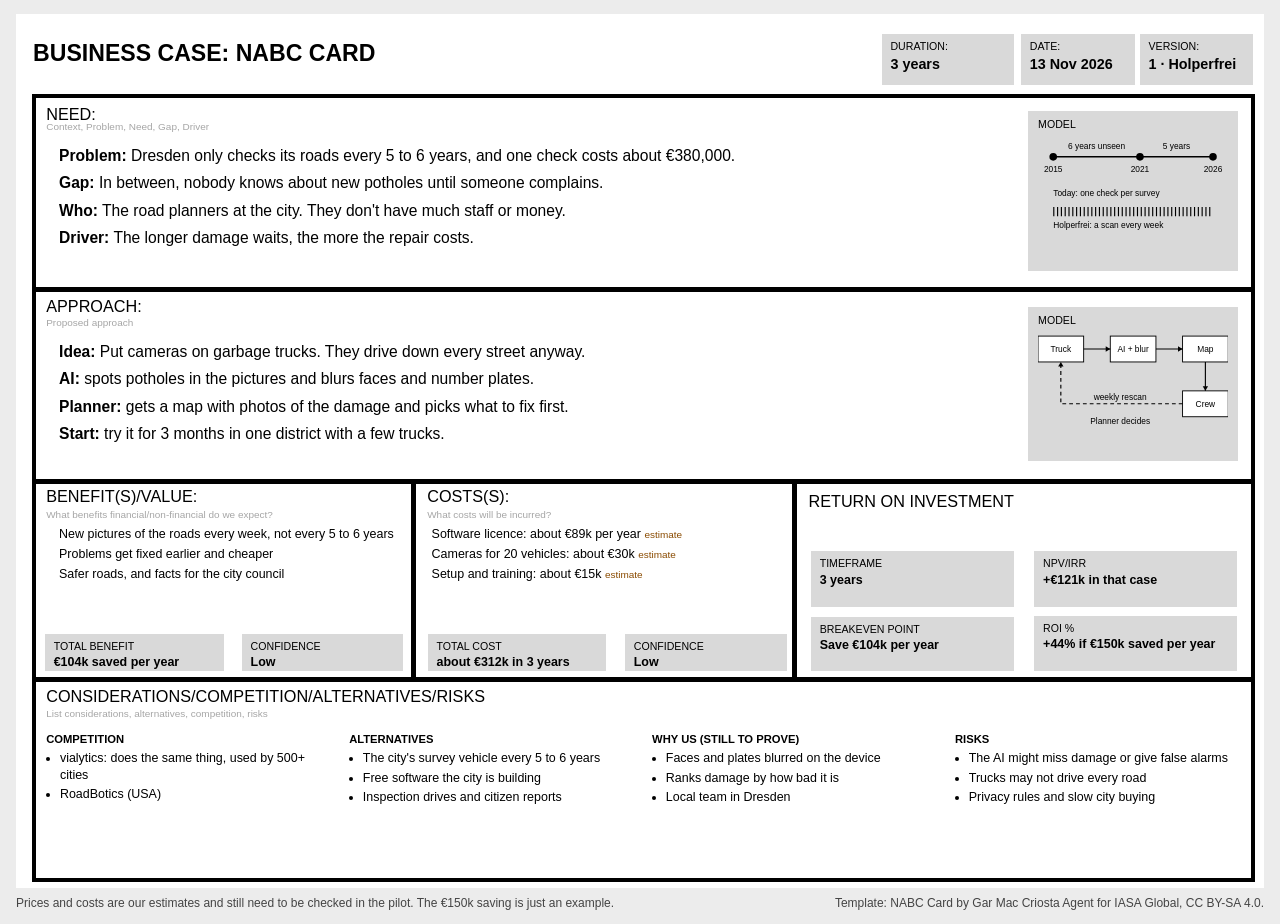
==== canvases/Holperfrei NABC Card.html @ 10569cba "NABC Card - version 1" ====
<!doctype html><html><head><meta charset=utf8><meta name=viewport content="width=device-width,initial-scale=1,viewport-fit=cover"><style>:root{color-scheme:light;box-sizing:border-box;padding-top:env(safe-area-inset-top,0px);padding-bottom:env(safe-area-inset-bottom,0px)}html{scroll-padding-top:env(safe-area-inset-top,0px)}body{margin:0;padding:0;font:14px -apple-system,BlinkMacSystemFont,sans-serif;background:#fff;color:#000}img{max-width:100%}[hidden]:not([hidden=until-found i]){display:none!important}</style></head><body>
<title>Holperfrei NABC Form</title>
<meta name="claude:viewport-fit-sides" content="cover">
<style>
/* Layout: a scaled copy of the IASA NABC card at 1900 x 1330 units. Every box is positioned in percent of the sheet and every font size is in cqw, so the sheet keeps the template's proportions at any width. Single black-and-grey form look in both themes. */
:root {
  color-scheme: light;
  --paper: #ffffff; --ink: #000000; --grey: #d9d9d9; --hint: #a6a6a6; --page: #ececec; --note: #444444; --warn: #8a4b00;
  --font: Arial, Helvetica, sans-serif;
}
* { box-sizing: border-box; }
body {
  margin: 0; background: var(--page); color: var(--ink); font-family: var(--font);
  padding-left: max(16px, env(safe-area-inset-left, 0px)); padding-right: max(16px, env(safe-area-inset-right, 0px)); padding-block: 14px;
}
.scroller { overflow-x: auto; max-width: 1500px; margin: 0 auto; }
.sheet { position: relative; container-type: inline-size; width: 100%; min-width: 900px; aspect-ratio: 1900 / 1330; background: var(--paper); }
.sheet > * { position: absolute; margin: 0; }
.title { left: 1.37%; top: 3.0%; font-size: 1.85cqw; text-transform: uppercase; white-space: nowrap; }
.field { background: var(--grey); top: 2.3%; height: 5.8%; padding: .5cqw .7cqw; font-size: .85cqw; text-transform: uppercase; }
.field b { display: block; margin-top: .3cqw; font-size: 1.15cqw; text-transform: none; }
.card { left: 1.263%; top: 9.173%; width: 98%; height: 90.226%; border: .4cqw solid var(--ink); }
.h { left: 1.263%; width: 98%; height: .4cqw; background: var(--ink); }
.v { width: .4cqw; background: var(--ink); top: 53.23%; height: 22.71%; }
.label { font-size: 1.3cqw; text-transform: uppercase; white-space: nowrap; }
.hint { font-size: .8cqw; color: var(--hint); white-space: nowrap; }
.text { font-size: 1.25cqw; line-height: 1.4; display: grid; gap: .45cqw; align-content: start; }
.text p { margin: 0; }
.small { font-size: 1cqw; line-height: 1.3; gap: .3cqw; }
.model { background: var(--grey); padding: .6cqw .8cqw; font-size: .85cqw; text-transform: uppercase; overflow: hidden; }
.model svg { display: block; width: 100%; height: auto; margin-top: .3cqw; }
.box { background: var(--grey); padding: .5cqw .7cqw; font-size: .85cqw; text-transform: uppercase; overflow: hidden; }
.box b { display: block; margin-top: .25cqw; font-size: 1cqw; line-height: 1.2; text-transform: none; }
.cons { left: 2.42%; top: 82.2%; width: 95.5%; height: 16%; display: grid; grid-template-columns: repeat(4, minmax(0, 1fr)); gap: 1.6cqw; font-size: 1cqw; line-height: 1.3; }
.cons h3 { margin: 0 0 .3cqw; font-size: .9cqw; text-transform: uppercase; }
.cons ul { margin: 0; padding-left: 1.1cqw; display: grid; gap: .25cqw; }
.as { color: var(--warn); font-size: .8cqw; }
.s-line { stroke: var(--ink); fill: none; } .s-fill { fill: var(--ink); } .s-box { fill: var(--paper); stroke: var(--ink); stroke-width: 1.2; }
.s-text { fill: var(--ink); font-family: Arial, Helvetica, sans-serif; font-size: 11px; text-transform: none; }
.note { max-width: 1500px; margin: 8px auto 0; font-size: 12px; color: var(--note); display: flex; justify-content: space-between; gap: 12px; flex-wrap: wrap; }
@media print {
  @page { size: A4 landscape; margin: 8mm; }
  * { print-color-adjust: exact; -webkit-print-color-adjust: exact; }
  body { background: #fff; padding: 0; } .scroller { max-width: none; overflow: visible; } .sheet { min-width: 0; } .note { max-width: none; font-size: 9px; }
}
</style>

<div class="scroller">
<main class="sheet" aria-label="Business case: NABC card, Holperfrei">
  <h1 class="title">Business Case: NABC Card</h1>
  <div class="field" style="left:69.37%;width:10.63%">Duration:<b>3 years</b></div>
  <div class="field" style="left:80.53%;width:9.1%">Date:<b>13 Nov 2026</b></div>
  <div class="field" style="left:90.05%;width:9.05%">Version:<b>1 · Holperfrei</b></div>

  <div class="card"></div>
  <div class="h" style="top:31.28%"></div>
  <div class="h" style="top:53.23%"></div>
  <div class="h" style="top:75.94%"></div>
  <div class="v" style="left:31.68%"></div>
  <div class="v" style="left:62.21%"></div>

  <!-- NEED -->
  <div class="label" style="left:2.42%;top:10.4%">Need:</div>
  <div class="hint" style="left:2.42%;top:12.3%">Context, Problem, Need, Gap, Driver</div>
  <div class="text" style="left:3.45%;top:15%;width:75%;height:15.5%">
    <p><b>Problem:</b> Dresden only checks its roads every 5 to 6 years, and one check costs about €380,000.</p>
    <p><b>Gap:</b> In between, nobody knows about new potholes until someone complains.</p>
    <p><b>Who:</b> The road planners at the city. They don't have much staff or money.</p>
    <p><b>Driver:</b> The longer damage waits, the more the repair costs.</p>
  </div>
  <div class="model" style="left:81.1%;top:11.05%;width:16.84%;height:18.42%">Model
    <svg viewBox="0 0 250 130" role="img" aria-label="Surveys in 2015, 2021 and 2026 leave long gaps. Weekly scans fill them.">
      <line class="s-line" x1="20" y1="30" x2="230" y2="30" stroke-width="2"/>
      <circle class="s-fill" cx="20" cy="30" r="5"/><circle class="s-fill" cx="134" cy="30" r="5"/><circle class="s-fill" cx="230" cy="30" r="5"/>
      <text class="s-text" x="20" y="50" text-anchor="middle">2015</text><text class="s-text" x="134" y="50" text-anchor="middle">2021</text><text class="s-text" x="230" y="50" text-anchor="middle">2026</text>
      <text class="s-text" x="77" y="20" text-anchor="middle">6 years unseen</text><text class="s-text" x="182" y="20" text-anchor="middle">5 years</text>
      <text class="s-text" x="20" y="82">Today: one check per survey</text>
      <line class="s-line" x1="20" y1="102" x2="230" y2="102" stroke-width="12" stroke-dasharray="1.5 3.5"/>
      <text class="s-text" x="20" y="124">Holperfrei: a scan every week</text>
    </svg>
  </div>

  <!-- APPROACH -->
  <div class="label" style="left:2.42%;top:32.35%">Approach:</div>
  <div class="hint" style="left:2.42%;top:34.7%">Proposed approach</div>
  <div class="text" style="left:3.45%;top:37.4%;width:75%;height:14.5%">
    <p><b>Idea:</b> Put cameras on garbage trucks. They drive down every street anyway.</p>
    <p><b>AI:</b> spots potholes in the pictures and blurs faces and number plates.</p>
    <p><b>Planner:</b> gets a map with photos of the damage and picks what to fix first.</p>
    <p><b>Start:</b> try it for 3 months in one district with a few trucks.</p>
  </div>
  <div class="model" style="left:81.1%;top:33.5%;width:16.84%;height:17.7%">Model
    <svg viewBox="0 0 250 130" role="img" aria-label="Truck, AI and blur, map, crew, weekly rescan.">
      <rect class="s-box" x="0" y="8" width="60" height="34"/><text class="s-text" x="30" y="29" text-anchor="middle">Truck</text>
      <rect class="s-box" x="95" y="8" width="60" height="34"/><text class="s-text" x="125" y="29" text-anchor="middle">AI + blur</text>
      <rect class="s-box" x="190" y="8" width="60" height="34"/><text class="s-text" x="220" y="29" text-anchor="middle">Map</text>
      <path class="s-line" d="M60 25h35M155 25h35" stroke-width="1.5"/><path class="s-fill" d="M95 25l-6-3.5v7zM190 25l-6-3.5v7z"/>
      <rect class="s-box" x="190" y="80" width="60" height="34"/><text class="s-text" x="220" y="101" text-anchor="middle">Crew</text>
      <path class="s-line" d="M220 42v38" stroke-width="1.5"/><path class="s-fill" d="M220 80l-3.5-6h7z"/>
      <path class="s-line" d="M190 97H30V42" stroke-width="1.5" stroke-dasharray="5 4"/><path class="s-fill" d="M30 42l-3.5 6h7z"/>
      <text class="s-text" x="108" y="92" text-anchor="middle">weekly rescan</text>
      <text class="s-text" x="108" y="124" text-anchor="middle">Planner decides</text>
    </svg>
  </div>

  <!-- BENEFIT -->
  <div class="label" style="left:2.42%;top:54.1%">Benefit(s)/Value:</div>
  <div class="hint" style="left:2.42%;top:56.7%">What benefits financial/non-financial do we expect?</div>
  <div class="text small" style="left:3.45%;top:58.6%;width:27%;height:11.8%">
    <p>New pictures of the roads every week, not every 5 to 6 years</p>
    <p>Problems get fixed earlier and cheaper</p>
    <p>Safer roads, and facts for the city council</p>
  </div>
  <div class="box" style="left:2.32%;top:70.98%;width:14.32%;height:4.21%">Total benefit<b>€104k saved per year</b></div>
  <div class="box" style="left:18.1%;top:70.98%;width:12.95%;height:4.21%">Confidence<b>Low</b></div>

  <!-- COSTS -->
  <div class="label" style="left:32.95%;top:54.1%">Costs(s):</div>
  <div class="hint" style="left:32.95%;top:56.7%">What costs will be incurred?</div>
  <div class="text small" style="left:33.3%;top:58.6%;width:28.3%;height:11.8%">
    <p>Software licence: about €89k per year <span class="as">estimate</span></p>
    <p>Cameras for 20 vehicles: about €30k <span class="as">estimate</span></p>
    <p>Setup and training: about €15k <span class="as">estimate</span></p>
  </div>
  <div class="box" style="left:33%;top:70.98%;width:14.3%;height:4.21%">Total cost<b>about €312k in 3 years</b></div>
  <div class="box" style="left:48.8%;top:70.98%;width:13%;height:4.21%">Confidence<b>Low</b></div>

  <!-- ROI -->
  <div class="label" style="left:63.5%;top:54.7%">Return on investment</div>
  <div class="box" style="left:63.7%;top:61.5%;width:16.3%;height:6.35%">Timeframe<b>3 years</b></div>
  <div class="box" style="left:81.6%;top:61.5%;width:16.2%;height:6.35%">NPV/IRR<b>+€121k in that case</b></div>
  <div class="box" style="left:63.7%;top:69%;width:16.3%;height:6.2%">Breakeven point<b>Save €104k per year</b></div>
  <div class="box" style="left:81.6%;top:68.9%;width:16.2%;height:6.3%">ROI %<b>+44% if €150k saved per year</b></div>

  <!-- CONSIDERATIONS -->
  <div class="label" style="left:2.42%;top:77%">Considerations/Competition/Alternatives/Risks</div>
  <div class="hint" style="left:2.42%;top:79.4%">List considerations, alternatives, competition, risks</div>
  <div class="cons">
    <div><h3>Competition</h3><ul><li>vialytics: does the same thing, used by 500+ cities</li><li>RoadBotics (USA)</li></ul></div>
    <div><h3>Alternatives</h3><ul><li>The city's survey vehicle every 5 to 6 years</li><li>Free software the city is building</li><li>Inspection drives and citizen reports</li></ul></div>
    <div><h3>Why us (still to prove)</h3><ul><li>Faces and plates blurred on the device</li><li>Ranks damage by how bad it is</li><li>Local team in Dresden</li></ul></div>
    <div><h3>Risks</h3><ul><li>The AI might miss damage or give false alarms</li><li>Trucks may not drive every road</li><li>Privacy rules and slow city buying</li></ul></div>
  </div>
</main>
</div>
<div class="note">
  <span>Prices and costs are our estimates and still need to be checked in the pilot. The €150k saving is just an example.</span>
  <span>Template: NABC Card by Gar Mac Criosta Agent for IASA Global, CC BY-SA 4.0.</span>
</div>

</body></html>
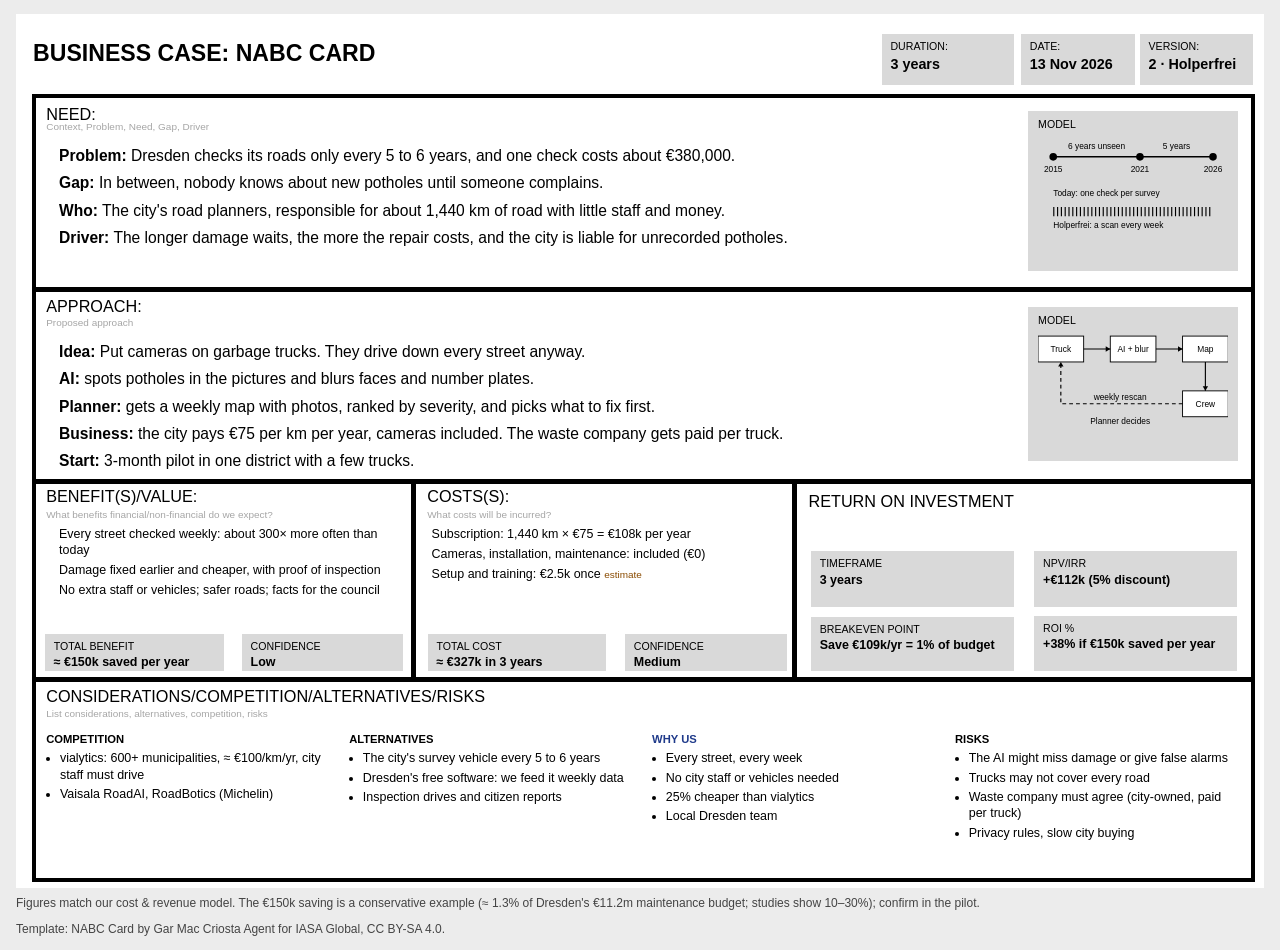
==== commit 98abed45: "Update NABC card and pitch canvas: match cost model, fix vision star" ====
--- a/canvases/Holperfrei NABC Card.html
+++ b/canvases/Holperfrei NABC Card.html
@@ -35,6 +35,7 @@
 .cons h3 { margin: 0 0 .3cqw; font-size: .9cqw; text-transform: uppercase; }
 .cons ul { margin: 0; padding-left: 1.1cqw; display: grid; gap: .25cqw; }
 .as { color: var(--warn); font-size: .8cqw; }
+.cons h3.us { color: #1f3a8a; }
 .s-line { stroke: var(--ink); fill: none; } .s-fill { fill: var(--ink); } .s-box { fill: var(--paper); stroke: var(--ink); stroke-width: 1.2; }
 .s-text { fill: var(--ink); font-family: Arial, Helvetica, sans-serif; font-size: 11px; text-transform: none; }
 .note { max-width: 1500px; margin: 8px auto 0; font-size: 12px; color: var(--note); display: flex; justify-content: space-between; gap: 12px; flex-wrap: wrap; }
@@ -50,7 +51,7 @@
   <h1 class="title">Business Case: NABC Card</h1>
   <div class="field" style="left:69.37%;width:10.63%">Duration:<b>3 years</b></div>
   <div class="field" style="left:80.53%;width:9.1%">Date:<b>13 Nov 2026</b></div>
-  <div class="field" style="left:90.05%;width:9.05%">Version:<b>1 · Holperfrei</b></div>
+  <div class="field" style="left:90.05%;width:9.05%">Version:<b>2 · Holperfrei</b></div>
 
   <div class="card"></div>
   <div class="h" style="top:31.28%"></div>
@@ -63,10 +64,10 @@
   <div class="label" style="left:2.42%;top:10.4%">Need:</div>
   <div class="hint" style="left:2.42%;top:12.3%">Context, Problem, Need, Gap, Driver</div>
   <div class="text" style="left:3.45%;top:15%;width:75%;height:15.5%">
-    <p><b>Problem:</b> Dresden only checks its roads every 5 to 6 years, and one check costs about €380,000.</p>
+    <p><b>Problem:</b> Dresden checks its roads only every 5 to 6 years, and one check costs about €380,000.</p>
     <p><b>Gap:</b> In between, nobody knows about new potholes until someone complains.</p>
-    <p><b>Who:</b> The road planners at the city. They don't have much staff or money.</p>
-    <p><b>Driver:</b> The longer damage waits, the more the repair costs.</p>
+    <p><b>Who:</b> The city's road planners, responsible for about 1,440 km of road with little staff and money.</p>
+    <p><b>Driver:</b> The longer damage waits, the more the repair costs, and the city is liable for unrecorded potholes.</p>
   </div>
   <div class="model" style="left:81.1%;top:11.05%;width:16.84%;height:18.42%">Model
     <svg viewBox="0 0 250 130" role="img" aria-label="Surveys in 2015, 2021 and 2026 leave long gaps. Weekly scans fill them.">
@@ -86,8 +87,9 @@
   <div class="text" style="left:3.45%;top:37.4%;width:75%;height:14.5%">
     <p><b>Idea:</b> Put cameras on garbage trucks. They drive down every street anyway.</p>
     <p><b>AI:</b> spots potholes in the pictures and blurs faces and number plates.</p>
-    <p><b>Planner:</b> gets a map with photos of the damage and picks what to fix first.</p>
-    <p><b>Start:</b> try it for 3 months in one district with a few trucks.</p>
+    <p><b>Planner:</b> gets a weekly map with photos, ranked by severity, and picks what to fix first.</p>
+    <p><b>Business:</b> the city pays €75 per km per year, cameras included. The waste company gets paid per truck.</p>
+    <p><b>Start:</b> 3-month pilot in one district with a few trucks.</p>
   </div>
   <div class="model" style="left:81.1%;top:33.5%;width:16.84%;height:17.7%">Model
     <svg viewBox="0 0 250 130" role="img" aria-label="Truck, AI and blur, map, crew, weekly rescan.">
@@ -107,44 +109,44 @@
   <div class="label" style="left:2.42%;top:54.1%">Benefit(s)/Value:</div>
   <div class="hint" style="left:2.42%;top:56.7%">What benefits financial/non-financial do we expect?</div>
   <div class="text small" style="left:3.45%;top:58.6%;width:27%;height:11.8%">
-    <p>New pictures of the roads every week, not every 5 to 6 years</p>
-    <p>Problems get fixed earlier and cheaper</p>
-    <p>Safer roads, and facts for the city council</p>
+    <p>Every street checked weekly: about 300× more often than today</p>
+    <p>Damage fixed earlier and cheaper, with proof of inspection</p>
+    <p>No extra staff or vehicles; safer roads; facts for the council</p>
   </div>
-  <div class="box" style="left:2.32%;top:70.98%;width:14.32%;height:4.21%">Total benefit<b>€104k saved per year</b></div>
+  <div class="box" style="left:2.32%;top:70.98%;width:14.32%;height:4.21%">Total benefit<b>≈ €150k saved per year</b></div>
   <div class="box" style="left:18.1%;top:70.98%;width:12.95%;height:4.21%">Confidence<b>Low</b></div>
 
   <!-- COSTS -->
   <div class="label" style="left:32.95%;top:54.1%">Costs(s):</div>
   <div class="hint" style="left:32.95%;top:56.7%">What costs will be incurred?</div>
   <div class="text small" style="left:33.3%;top:58.6%;width:28.3%;height:11.8%">
-    <p>Software licence: about €89k per year <span class="as">estimate</span></p>
-    <p>Cameras for 20 vehicles: about €30k <span class="as">estimate</span></p>
-    <p>Setup and training: about €15k <span class="as">estimate</span></p>
+    <p>Subscription: 1,440 km × €75 = €108k per year</p>
+    <p>Cameras, installation, maintenance: included (€0)</p>
+    <p>Setup and training: €2.5k once <span class="as">estimate</span></p>
   </div>
-  <div class="box" style="left:33%;top:70.98%;width:14.3%;height:4.21%">Total cost<b>about €312k in 3 years</b></div>
-  <div class="box" style="left:48.8%;top:70.98%;width:13%;height:4.21%">Confidence<b>Low</b></div>
+  <div class="box" style="left:33%;top:70.98%;width:14.3%;height:4.21%">Total cost<b>≈ €327k in 3 years</b></div>
+  <div class="box" style="left:48.8%;top:70.98%;width:13%;height:4.21%">Confidence<b>Medium</b></div>
 
   <!-- ROI -->
   <div class="label" style="left:63.5%;top:54.7%">Return on investment</div>
   <div class="box" style="left:63.7%;top:61.5%;width:16.3%;height:6.35%">Timeframe<b>3 years</b></div>
-  <div class="box" style="left:81.6%;top:61.5%;width:16.2%;height:6.35%">NPV/IRR<b>+€121k in that case</b></div>
-  <div class="box" style="left:63.7%;top:69%;width:16.3%;height:6.2%">Breakeven point<b>Save €104k per year</b></div>
-  <div class="box" style="left:81.6%;top:68.9%;width:16.2%;height:6.3%">ROI %<b>+44% if €150k saved per year</b></div>
+  <div class="box" style="left:81.6%;top:61.5%;width:16.2%;height:6.35%">NPV/IRR<b>+€112k (5% discount)</b></div>
+  <div class="box" style="left:63.7%;top:69%;width:16.3%;height:6.2%">Breakeven point<b>Save €109k/yr = 1% of budget</b></div>
+  <div class="box" style="left:81.6%;top:68.9%;width:16.2%;height:6.3%">ROI %<b>+38% if €150k saved per year</b></div>
 
   <!-- CONSIDERATIONS -->
   <div class="label" style="left:2.42%;top:77%">Considerations/Competition/Alternatives/Risks</div>
   <div class="hint" style="left:2.42%;top:79.4%">List considerations, alternatives, competition, risks</div>
   <div class="cons">
-    <div><h3>Competition</h3><ul><li>vialytics: does the same thing, used by 500+ cities</li><li>RoadBotics (USA)</li></ul></div>
-    <div><h3>Alternatives</h3><ul><li>The city's survey vehicle every 5 to 6 years</li><li>Free software the city is building</li><li>Inspection drives and citizen reports</li></ul></div>
-    <div><h3>Why us (still to prove)</h3><ul><li>Faces and plates blurred on the device</li><li>Ranks damage by how bad it is</li><li>Local team in Dresden</li></ul></div>
-    <div><h3>Risks</h3><ul><li>The AI might miss damage or give false alarms</li><li>Trucks may not drive every road</li><li>Privacy rules and slow city buying</li></ul></div>
+    <div><h3>Competition</h3><ul><li>vialytics: 600+ municipalities, ≈ €100/km/yr, city staff must drive</li><li>Vaisala RoadAI, RoadBotics (Michelin)</li></ul></div>
+    <div><h3>Alternatives</h3><ul><li>The city's survey vehicle every 5 to 6 years</li><li>Dresden's free software: we feed it weekly data</li><li>Inspection drives and citizen reports</li></ul></div>
+    <div><h3 class="us">Why us</h3><ul><li>Every street, every week</li><li>No city staff or vehicles needed</li><li>25% cheaper than vialytics</li><li>Local Dresden team</li></ul></div>
+    <div><h3>Risks</h3><ul><li>The AI might miss damage or give false alarms</li><li>Trucks may not cover every road</li><li>Waste company must agree (city-owned, paid per truck)</li><li>Privacy rules, slow city buying</li></ul></div>
   </div>
 </main>
 </div>
 <div class="note">
-  <span>Prices and costs are our estimates and still need to be checked in the pilot. The €150k saving is just an example.</span>
+  <span>Figures match our cost &amp; revenue model. The €150k saving is a conservative example (≈ 1.3% of Dresden's €11.2m maintenance budget; studies show 10–30%); confirm in the pilot.</span>
   <span>Template: NABC Card by Gar Mac Criosta Agent for IASA Global, CC BY-SA 4.0.</span>
 </div>
 
